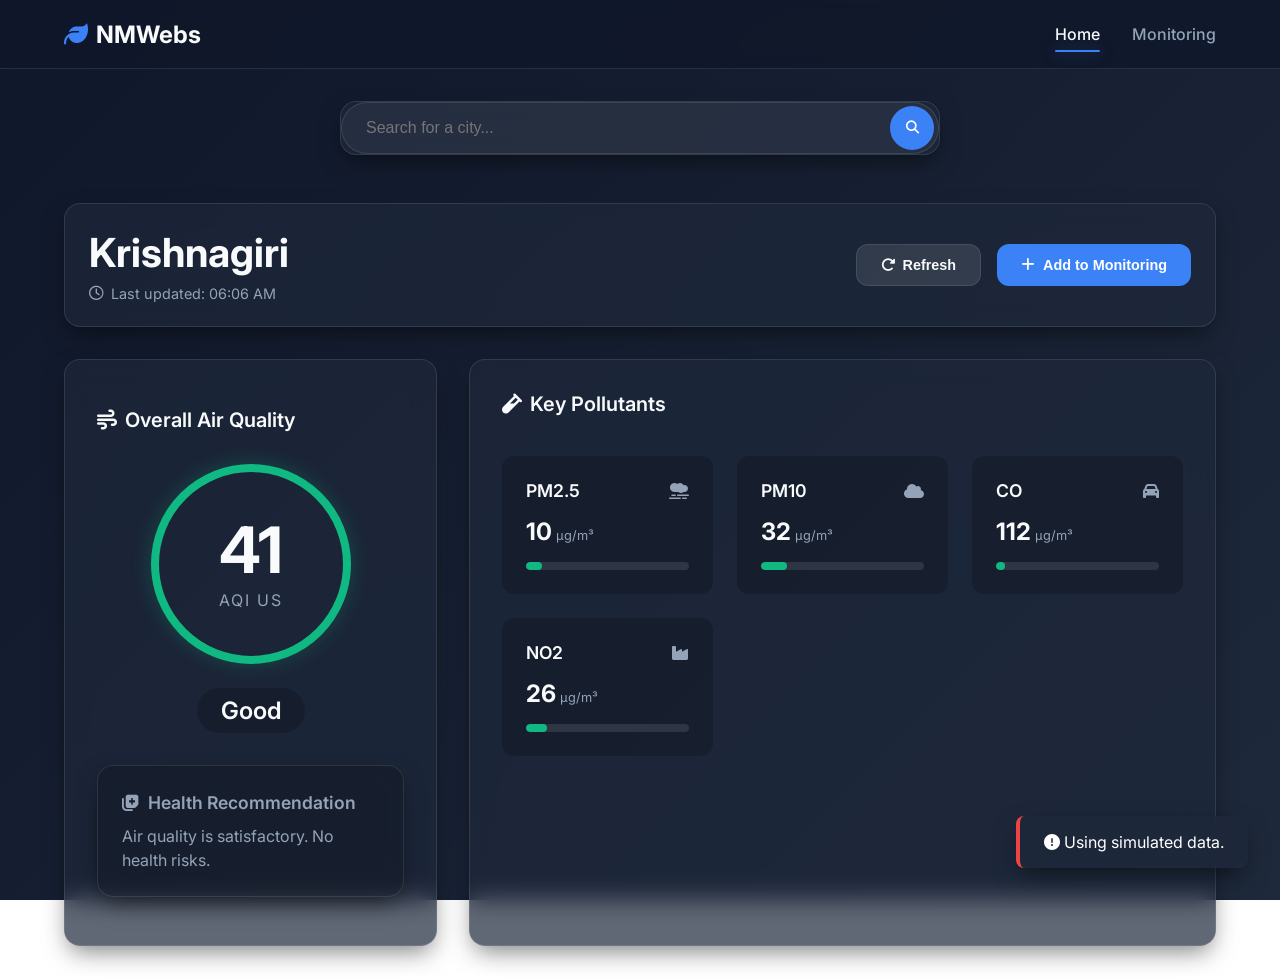
==== index.html @ 6ae58e7d "first commit" ====
<!DOCTYPE html>
<html lang="en">
<head>
    <meta charset="UTF-8">
    <meta name="viewport" content="width=device-width, initial-scale=1.0">
    <title>NM | Air Quality Dashboard</title>
    <!-- Use Font Awesome for icons -->
    <link rel="stylesheet" href="https://cdnjs.cloudflare.com/ajax/libs/font-awesome/6.4.0/css/all.min.css">
    <link rel="stylesheet" href="index.css">
</head>
<body>
    <nav>
        <div class="nav-brand">
            <i class="fa-solid fa-leaf"></i>
            NMWebs
        </div>
        <div class="nav-links">
            <a href="index.html" class="active">Home</a>
            <a href="monitor.html">Monitoring</a>
        </div>
    </nav>

    <main>
        <section class="search-section">
            <div class="search-box glass-panel">
                <input type="text" id="cityInput" placeholder="Search for a city..." autocomplete="off">
                <button id="searchBtn" class="search-btn">
                    <i class="fa-solid fa-magnifying-glass"></i>
                </button>
            </div>
        </section>

        <!-- Notification Area -->
        <div id="notificationContainer" class="notification-container"></div>

        <div id="dashboardLoader" style="display: none; align-items: center; justify-content: center; height: 50vh;">
            <div class="loader active" style="width: 50px; height: 50px; border-width: 5px;"></div>
        </div>

        <div class="dashboard-header glass-panel animate-fade-in" style="padding: 1.5rem; border-radius: 16px;">
            <div>
                <h1 class="city-title" id="cityName">Krishnagiri</h1>
                <div class="timestamp">
                    <i class="fa-regular fa-clock"></i>
                    <span id="lastUpdated">Last updated: Just now</span>
                </div>
            </div>
            <div class="actions">
                <button id="refreshBtn" class="btn btn-secondary" aria-label="Refresh Data">
                    <i class="fa-solid fa-rotate-right"></i> Refresh
                </button>
                <button id="addToMonitorBtn" class="btn btn-primary" aria-label="Add to Monitoring">
                    <i class="fa-solid fa-plus"></i> Add to Monitoring
                </button>
            </div>
        </div>

        <div class="dashboard-grid">
            <!-- Left Column: AQI Status -->
            <div class="glass-panel aqi-main-card animate-fade-in" style="animation-delay: 0.1s;">
                <div class="section-title" style="align-self: flex-start; margin-bottom: 2rem;">
                    <i class="fa-solid fa-wind"></i> Overall Air Quality
                </div>
                
                <div class="aqi-value-container" id="aqiCircle">
                    <div class="aqi-value" id="aqiValue">25</div>
                    <div class="aqi-label">AQI US</div>
                </div>
                
                <div class="aqi-status" id="aqiStatus">Good</div>
                
                <div class="health-advice glass-panel" style="padding: 1.5rem; text-align: left; background: rgba(0,0,0,0.2);">
                    <div class="section-title" style="margin-bottom: 0.5rem; font-size: 1.1rem;">
                        <i class="fa-solid fa-notes-medical"></i> Health Recommendation
                    </div>
                    <p id="healthAdvice">Air quality is considered satisfactory, and air pollution poses little or no risk.</p>
                </div>
            </div>

            <!-- Right Column: Pollutants Details -->
            <div class="glass-panel pollutants-container animate-fade-in" style="animation-delay: 0.2s;">
                <div class="section-title">
                    <i class="fa-solid fa-vial"></i> Key Pollutants
                </div>
                
                <div class="pollutants-grid">
                    <!-- PM2.5 Card -->
                    <div class="pollutant-card">
                        <div class="pollutant-header">
                            <span class="pollutant-name">PM2.5</span>
                            <i class="fa-solid fa-smog" style="color: var(--text-muted)"></i>
                        </div>
                        <div style="margin-bottom: 1rem;">
                            <span class="pollutant-value" id="pm25Value">12</span>
                            <span class="pollutant-unit">µg/m³</span>
                        </div>
                        <div class="progress-bar-container">
                            <div class="progress-bar" id="pm25Bar" style="width: 25%; background-color: var(--aqi-good);"></div>
                        </div>
                    </div>

                    <!-- PM10 Card -->
                    <div class="pollutant-card">
                        <div class="pollutant-header">
                            <span class="pollutant-name">PM10</span>
                            <i class="fa-solid fa-cloud" style="color: var(--text-muted)"></i>
                        </div>
                        <div style="margin-bottom: 1rem;">
                            <span class="pollutant-value" id="pm10Value">45</span>
                            <span class="pollutant-unit">µg/m³</span>
                        </div>
                        <div class="progress-bar-container">
                            <div class="progress-bar" id="pm10Bar" style="width: 45%; background-color: var(--aqi-good);"></div>
                        </div>
                    </div>

                    <!-- CO Card -->
                    <div class="pollutant-card">
                        <div class="pollutant-header">
                            <span class="pollutant-name">CO</span>
                            <i class="fa-solid fa-car" style="color: var(--text-muted)"></i>
                        </div>
                        <div style="margin-bottom: 1rem;">
                            <span class="pollutant-value" id="coValue">210</span>
                            <span class="pollutant-unit">µg/m³</span>
                        </div>
                        <div class="progress-bar-container">
                            <div class="progress-bar" id="coBar" style="width: 10%; background-color: var(--aqi-good);"></div>
                        </div>
                    </div>

                    <!-- NO2 Card -->
                    <div class="pollutant-card">
                        <div class="pollutant-header">
                            <span class="pollutant-name">NO2</span>
                            <i class="fa-solid fa-industry" style="color: var(--text-muted)"></i>
                        </div>
                        <div style="margin-bottom: 1rem;">
                            <span class="pollutant-value" id="no2Value">15</span>
                            <span class="pollutant-unit">µg/m³</span>
                        </div>
                        <div class="progress-bar-container">
                            <div class="progress-bar" id="no2Bar" style="width: 15%; background-color: var(--aqi-good);"></div>
                        </div>
                    </div>
                </div>
            </div>
        </div>
    </main>

    <script src="shared.js"></script>
    <script src="home.js"></script>
</body>
</html>
---- index.css ----
@import url('https://fonts.googleapis.com/css2?family=Inter:wght@300;400;500;600;700&display=swap');

:root {
  --bg-color: #0f172a;
  --bg-gradient: linear-gradient(135deg, #0f172a 0%, #1e293b 100%);
  --card-bg: rgba(30, 41, 59, 0.7);
  --card-border: rgba(255, 255, 255, 0.1);
  --text-main: #f8fafc;
  --text-muted: #94a3b8;
  --accent-color: #3b82f6;
  --accent-hover: #2563eb;
  
  --aqi-good: #10b981;
  --aqi-moderate: #facc15;
  --aqi-unhealthy-sensitive: #f97316;
  --aqi-unhealthy: #ef4444;
  --aqi-very-unhealthy: #8b5cf6;
  --aqi-hazardous: #7f1d1d;
  
  --shadow-soft: 0 10px 25px -5px rgba(0, 0, 0, 0.5);
  --shadow-glow: 0 0 15px rgba(59, 130, 246, 0.5);
}

* {
  margin: 0;
  padding: 0;
  box-sizing: border-box;
}

body {
  font-family: 'Inter', sans-serif;
  background: var(--bg-gradient);
  background-attachment: fixed;
  color: var(--text-main);
  min-height: 100vh;
  display: flex;
  flex-direction: column;
}

/* Glassmorphism utility */
.glass-panel {
  background: var(--card-bg);
  backdrop-filter: blur(12px);
  -webkit-backdrop-filter: blur(12px);
  border: 1px solid var(--card-border);
  border-radius: 16px;
  box-shadow: var(--shadow-soft);
}

/* Navigation */
nav {
  display: flex;
  justify-content: space-between;
  align-items: center;
  padding: 1rem 5%;
  position: sticky;
  top: 0;
  z-index: 100;
  background: rgba(15, 23, 42, 0.8);
  backdrop-filter: blur(10px);
  border-bottom: 1px solid var(--card-border);
}

.nav-brand {
  font-size: 1.5rem;
  font-weight: 700;
  display: flex;
  align-items: center;
  gap: 0.5rem;
  color: var(--text-main);
}

.nav-brand i {
  color: var(--accent-color);
}

.nav-links {
  display: flex;
  gap: 2rem;
}

.nav-links a {
  text-decoration: none;
  color: var(--text-muted);
  font-weight: 500;
  transition: all 0.3s ease;
  padding: 0.5rem 0;
  position: relative;
}

.nav-links a:hover,
.nav-links a.active {
  color: var(--text-main);
}

.nav-links a.active::after {
  content: '';
  position: absolute;
  bottom: 0;
  left: 0;
  width: 100%;
  height: 2px;
  background: var(--accent-color);
  border-radius: 2px;
  box-shadow: var(--shadow-glow);
}

/* Main Container */
main {
  flex: 1;
  padding: 2rem 5%;
  max-width: 1400px;
  margin: 0 auto;
  width: 100%;
  display: flex;
  flex-direction: column;
  gap: 2rem;
}
/* Search Section */
.search-section {
  display: flex;
  justify-content: center;
  margin-bottom: 1rem;
}

.search-box {
  display: flex;
  width: 100%;
  max-width: 600px;
  position: relative;
}

.search-box input {
  width: 100%;
  padding: 1rem 1.5rem;
  padding-right: 4rem;
  border-radius: 30px;
  border: 1px solid var(--card-border);
  background: rgba(255, 255, 255, 0.05);
  color: var(--text-main);
  font-size: 1rem;
  outline: none;
  transition: all 0.3s ease;
}

.search-box input:focus {
  border-color: var(--accent-color);
  box-shadow: var(--shadow-glow);
  background: rgba(255, 255, 255, 0.1);
}

.search-btn {
  position: absolute;
  right: 5px;
  top: 50%;
  transform: translateY(-50%);
  background: var(--accent-color);
  color: white;
  border: none;
  width: 44px;
  height: 44px;
  border-radius: 50%;
  cursor: pointer;
  transition: all 0.3s ease;
  display: flex;
  align-items: center;
  justify-content: center;
}

.search-btn:hover {
  background: var(--accent-hover);
  transform: translateY(-50%) scale(1.05);
}

/* Header Info */
.dashboard-header {
  display: flex;
  justify-content: space-between;
  align-items: center;
  flex-wrap: wrap;
  gap: 1rem;
}

.city-title {
  font-size: 2.5rem;
  font-weight: 700;
  margin-bottom: 0.5rem;
}

.timestamp {
  color: var(--text-muted);
  font-size: 0.9rem;
  display: flex;
  align-items: center;
  gap: 0.5rem;
}

.actions {
  display: flex;
  gap: 1rem;
}

.btn {
  padding: 0.75rem 1.5rem;
  border-radius: 12px;
  border: none;
  font-weight: 600;
  cursor: pointer;
  transition: all 0.3s ease;
  display: flex;
  align-items: center;
  gap: 0.5rem;
  font-size: 0.9rem;
}

.btn-primary {
  background: var(--accent-color);
  color: white;
}

.btn-primary:hover {
  background: var(--accent-hover);
  box-shadow: var(--shadow-glow);
}

.btn-secondary {
  background: rgba(255, 255, 255, 0.1);
  color: var(--text-main);
  border: 1px solid var(--card-border);
}

.btn-secondary:hover {
  background: rgba(255, 255, 255, 0.15);
}

/* Dashboard Grid */
.dashboard-grid {
  display: grid;
  grid-template-columns: 1fr 2fr;
  gap: 2rem;
}

@media (max-width: 992px) {
  .dashboard-grid {
    grid-template-columns: 1fr;
  }
}

/* AQI Card Main */
.aqi-main-card {
  display: flex;
  flex-direction: column;
  align-items: center;
  justify-content: center;
  padding: 3rem 2rem;
  text-align: center;
  position: relative;
  overflow: hidden;
  transition: all 0.5s ease;
}

.aqi-value-container {
  position: relative;
  width: 200px;
  height: 200px;
  display: flex;
  flex-direction: column;
  align-items: center;
  justify-content: center;
  border-radius: 50%;
  border: 8px solid;
  margin-bottom: 1.5rem;
  transition: border-color 0.5s ease;
}

.aqi-value {
  font-size: 4rem;
  font-weight: 700;
  line-height: 1;
}

.aqi-label {
  font-size: 1rem;
  color: var(--text-muted);
  text-transform: uppercase;
  letter-spacing: 2px;
  margin-top: 0.5rem;
}

.aqi-status {
  font-size: 1.5rem;
  font-weight: 600;
  margin-bottom: 1rem;
  padding: 0.5rem 1.5rem;
  border-radius: 30px;
  background: rgba(0, 0, 0, 0.2);
}

.health-advice {
  font-size: 1rem;
  color: var(--text-muted);
  line-height: 1.5;
  margin-top: 1rem;
}

/* Pollutants Grid */
.pollutants-container {
  display: flex;
  flex-direction: column;
  gap: 1.5rem;
  padding: 2rem;
}

.section-title {
  font-size: 1.25rem;
  font-weight: 600;
  margin-bottom: 1rem;
  display: flex;
  align-items: center;
  gap: 0.5rem;
}

.pollutants-grid {
  display: grid;
  grid-template-columns: repeat(auto-fit, minmax(200px, 1fr));
  gap: 1.5rem;
}

.pollutant-card {
  background: rgba(0, 0, 0, 0.2);
  padding: 1.5rem;
  border-radius: 12px;
  transition: transform 0.3s ease;
}

.pollutant-card:hover {
  transform: translateY(-5px);
}

.pollutant-header {
  display: flex;
  justify-content: space-between;
  align-items: center;
  margin-bottom: 1rem;
}

.pollutant-name {
  font-weight: 600;
  font-size: 1.1rem;
}

.pollutant-value {
  font-size: 1.5rem;
  font-weight: 700;
}

.pollutant-unit {
  font-size: 0.8rem;
  color: var(--text-muted);
}

.progress-bar-container {
  width: 100%;
  height: 8px;
  background: rgba(255, 255, 255, 0.1);
  border-radius: 4px;
  overflow: hidden;
}

.progress-bar {
  height: 100%;
  border-radius: 4px;
  transition: width 1s cubic-bezier(0.4, 0, 0.2, 1), background-color 0.5s ease;
}

/* Animations */
@keyframes fadeIn {
  from { opacity: 0; transform: translateY(10px); }
  to { opacity: 1; transform: translateY(0); }
}

.animate-fade-in {
  animation: fadeIn 0.5s ease-out forwards;
}

/* Loading Spinner */
.loader {
  border: 3px solid rgba(255, 255, 255, 0.1);
  border-top: 3px solid var(--accent-color);
  border-radius: 50%;
  width: 24px;
  height: 24px;
  animation: spin 1s linear infinite;
  display: none;
}

.loader.active {
  display: inline-block;
}

@keyframes spin {
  0% { transform: rotate(0deg); }
  100% { transform: rotate(360deg); }
}

/* Notifications */
.notification-container {
  position: fixed;
  bottom: 2rem;
  right: 2rem;
  z-index: 1000;
  display: flex;
  flex-direction: column;
  gap: 0.5rem;
}

.notification {
  background: var(--card-bg);
  backdrop-filter: blur(10px);
  border-left: 4px solid var(--accent-color);
  padding: 1rem 1.5rem;
  border-radius: 8px;
  box-shadow: var(--shadow-soft);
  color: white;
  animation: slideIn 0.3s ease-out forwards;
}

.notification.error {
  border-left-color: var(--aqi-unhealthy);
}

.notification.success {
  border-left-color: var(--aqi-good);
}

@keyframes slideIn {
  from { transform: translateX(100%); opacity: 0; }
  to { transform: translateX(0); opacity: 1; }
}

@keyframes slideOut {
  from { transform: translateX(0); opacity: 1; }
  to { transform: translateX(100%); opacity: 0; }
}

.notification.hiding {
  animation: slideOut 0.3s ease-in forwards;
}
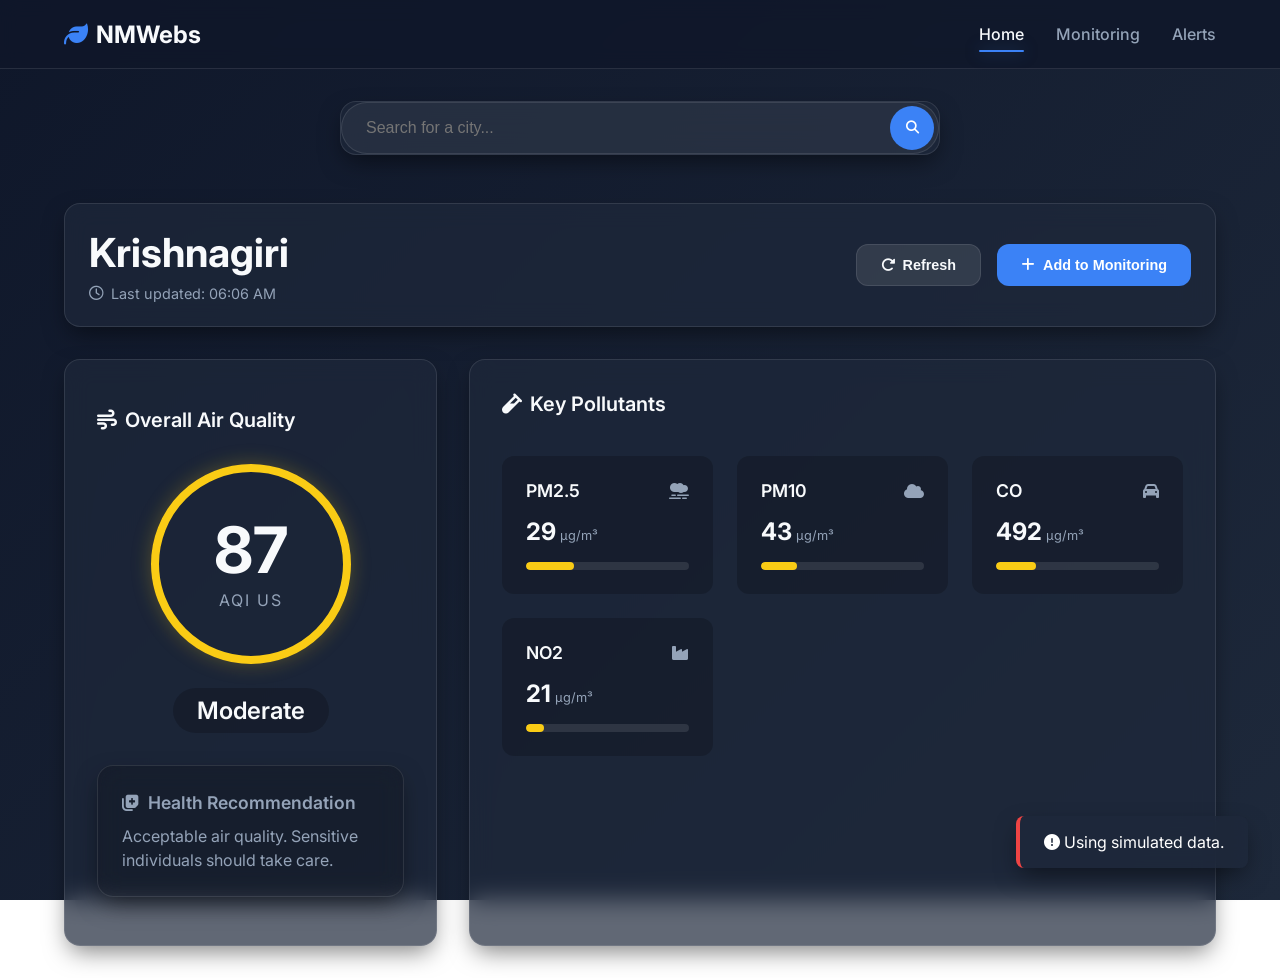
==== commit 94bf49dd: "add alert page" ====
--- a/index.html
+++ b/index.html
@@ -17,6 +17,7 @@
         <div class="nav-links">
             <a href="index.html" class="active">Home</a>
             <a href="monitor.html">Monitoring</a>
+            <a href="alert.html">Alerts</a>
         </div>
     </nav>
 
